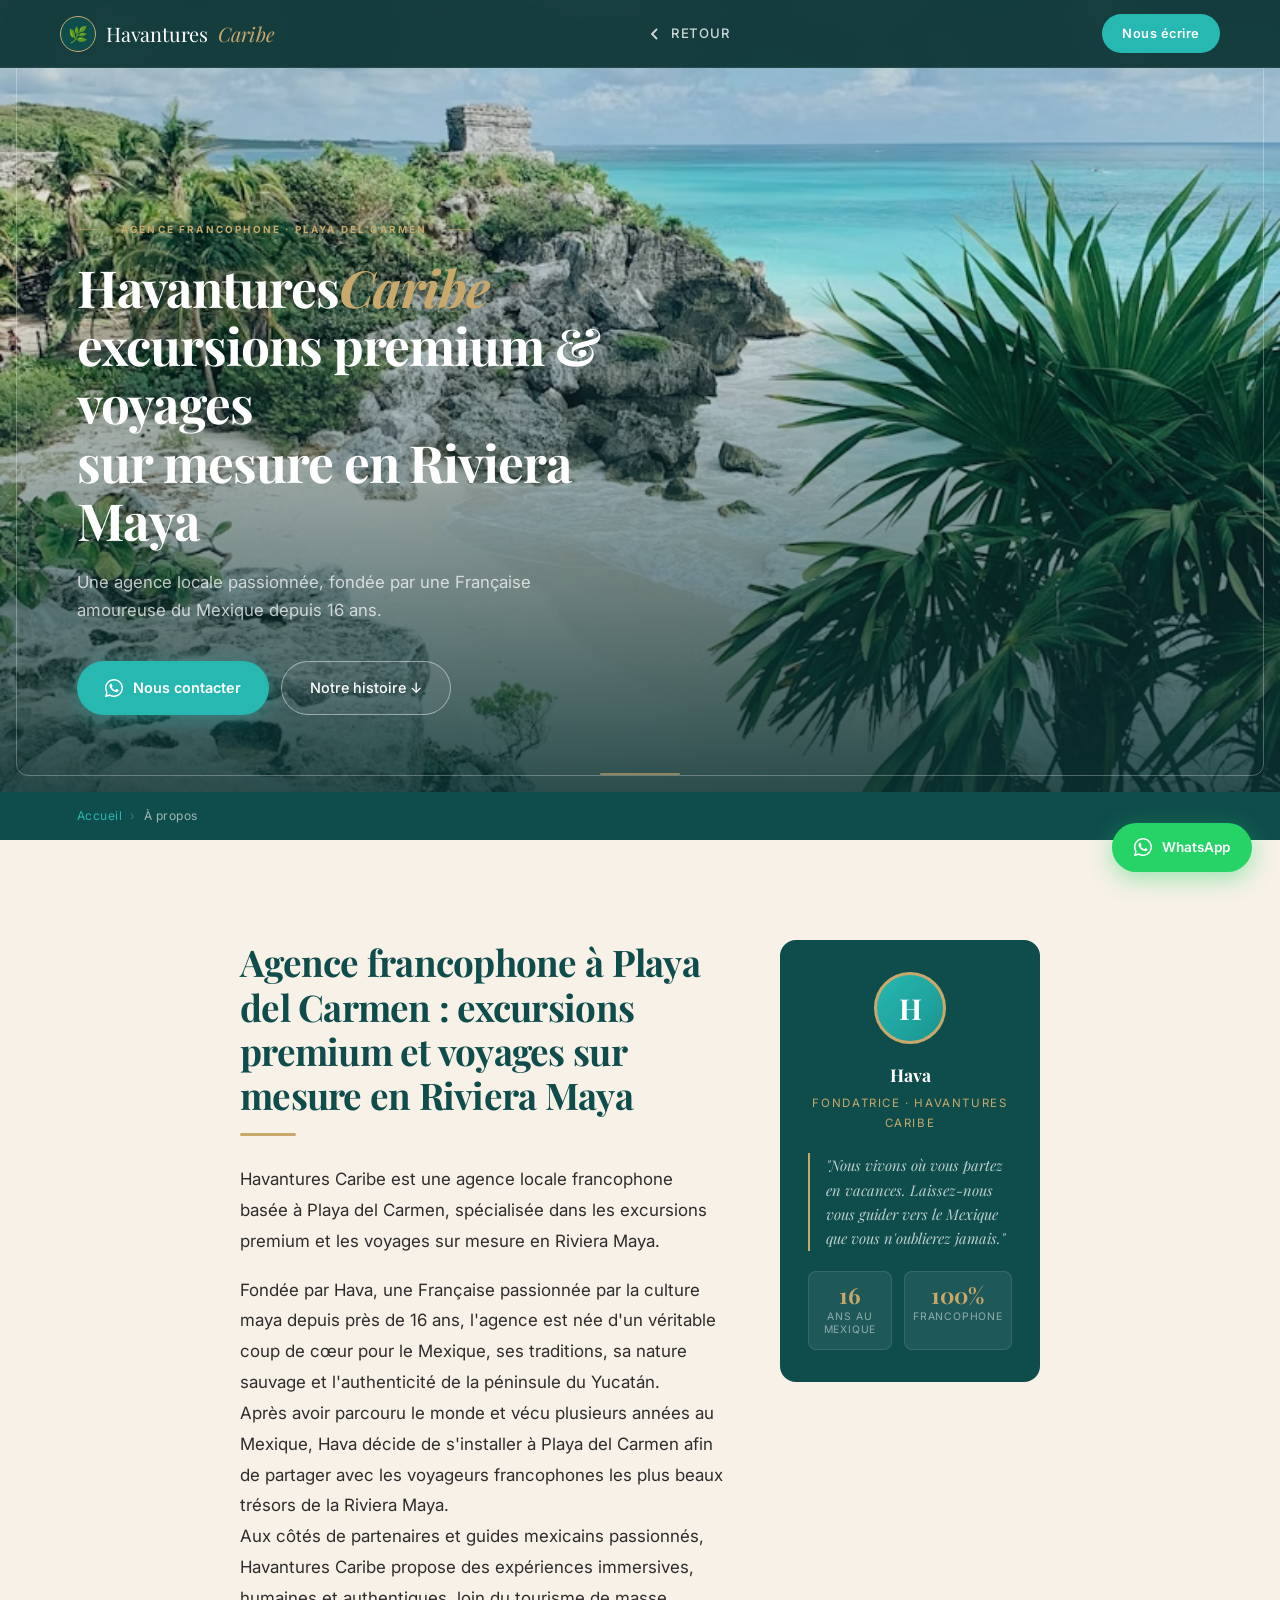
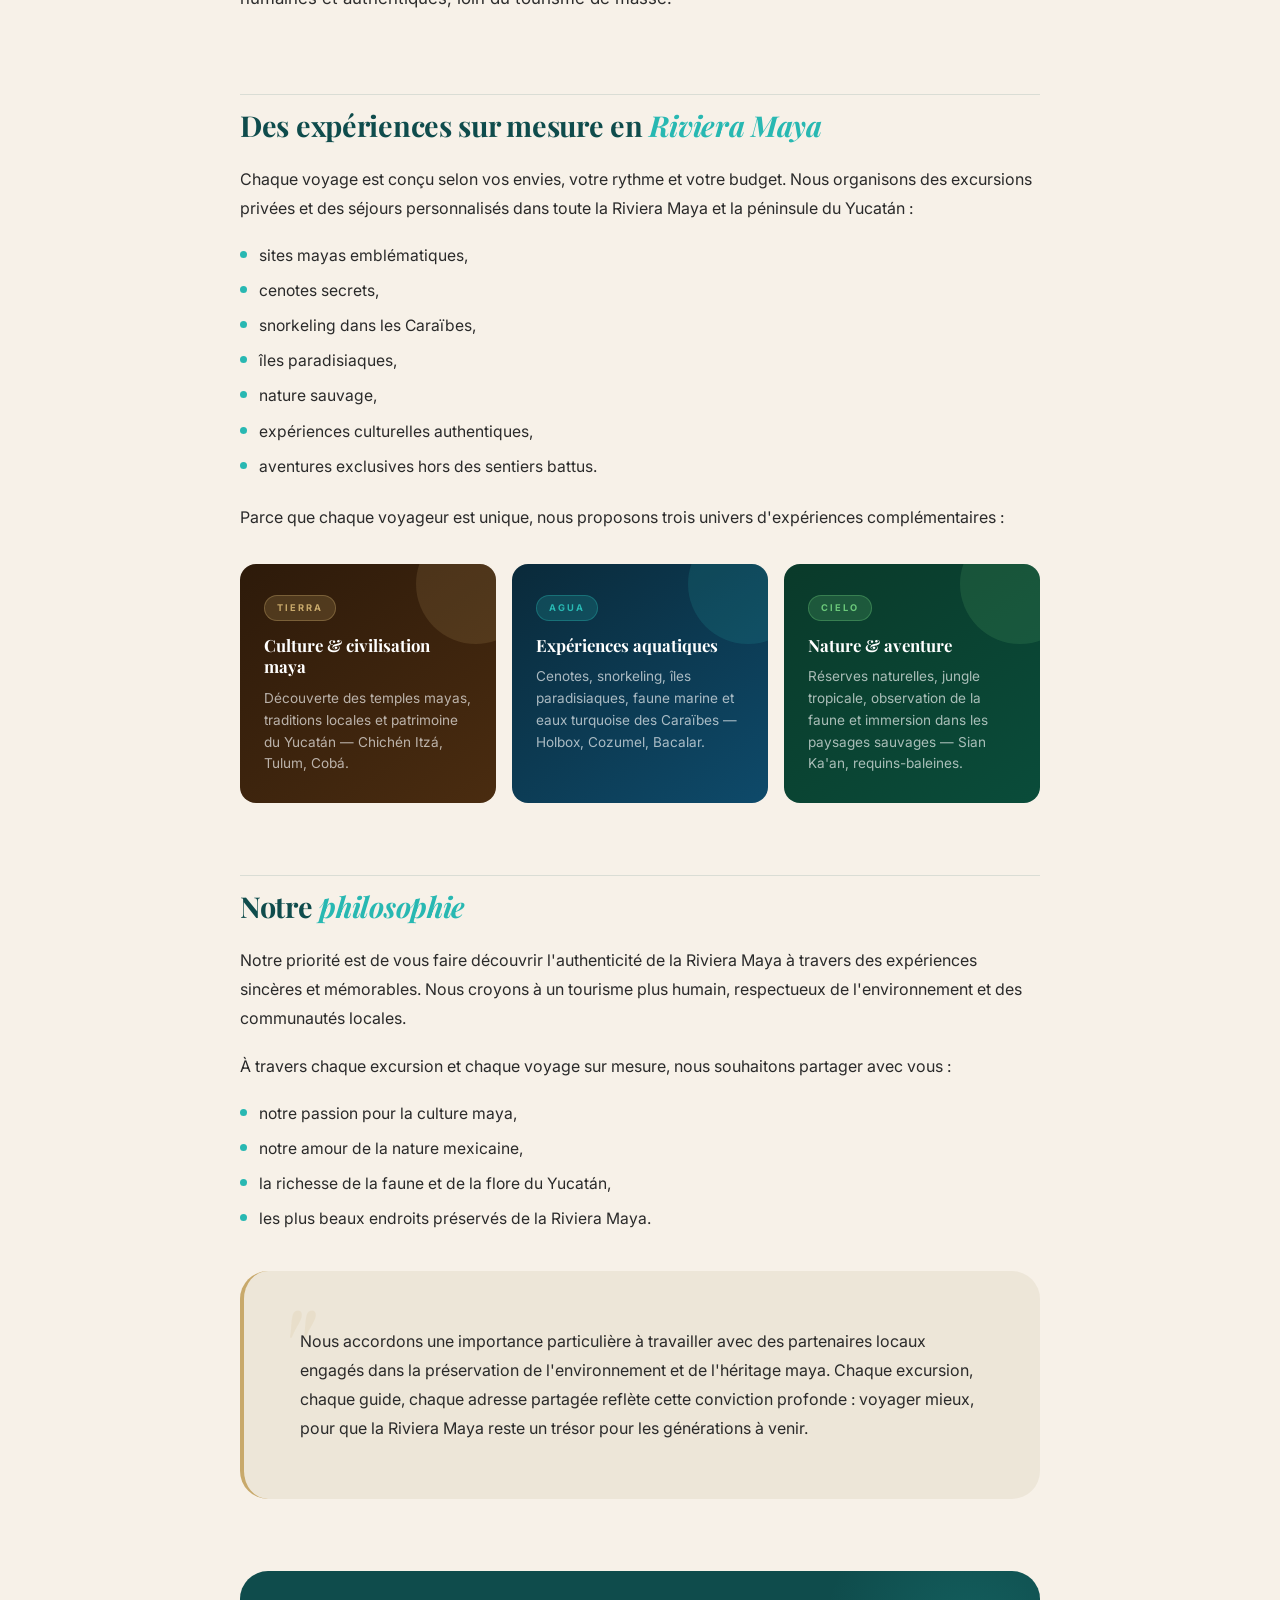
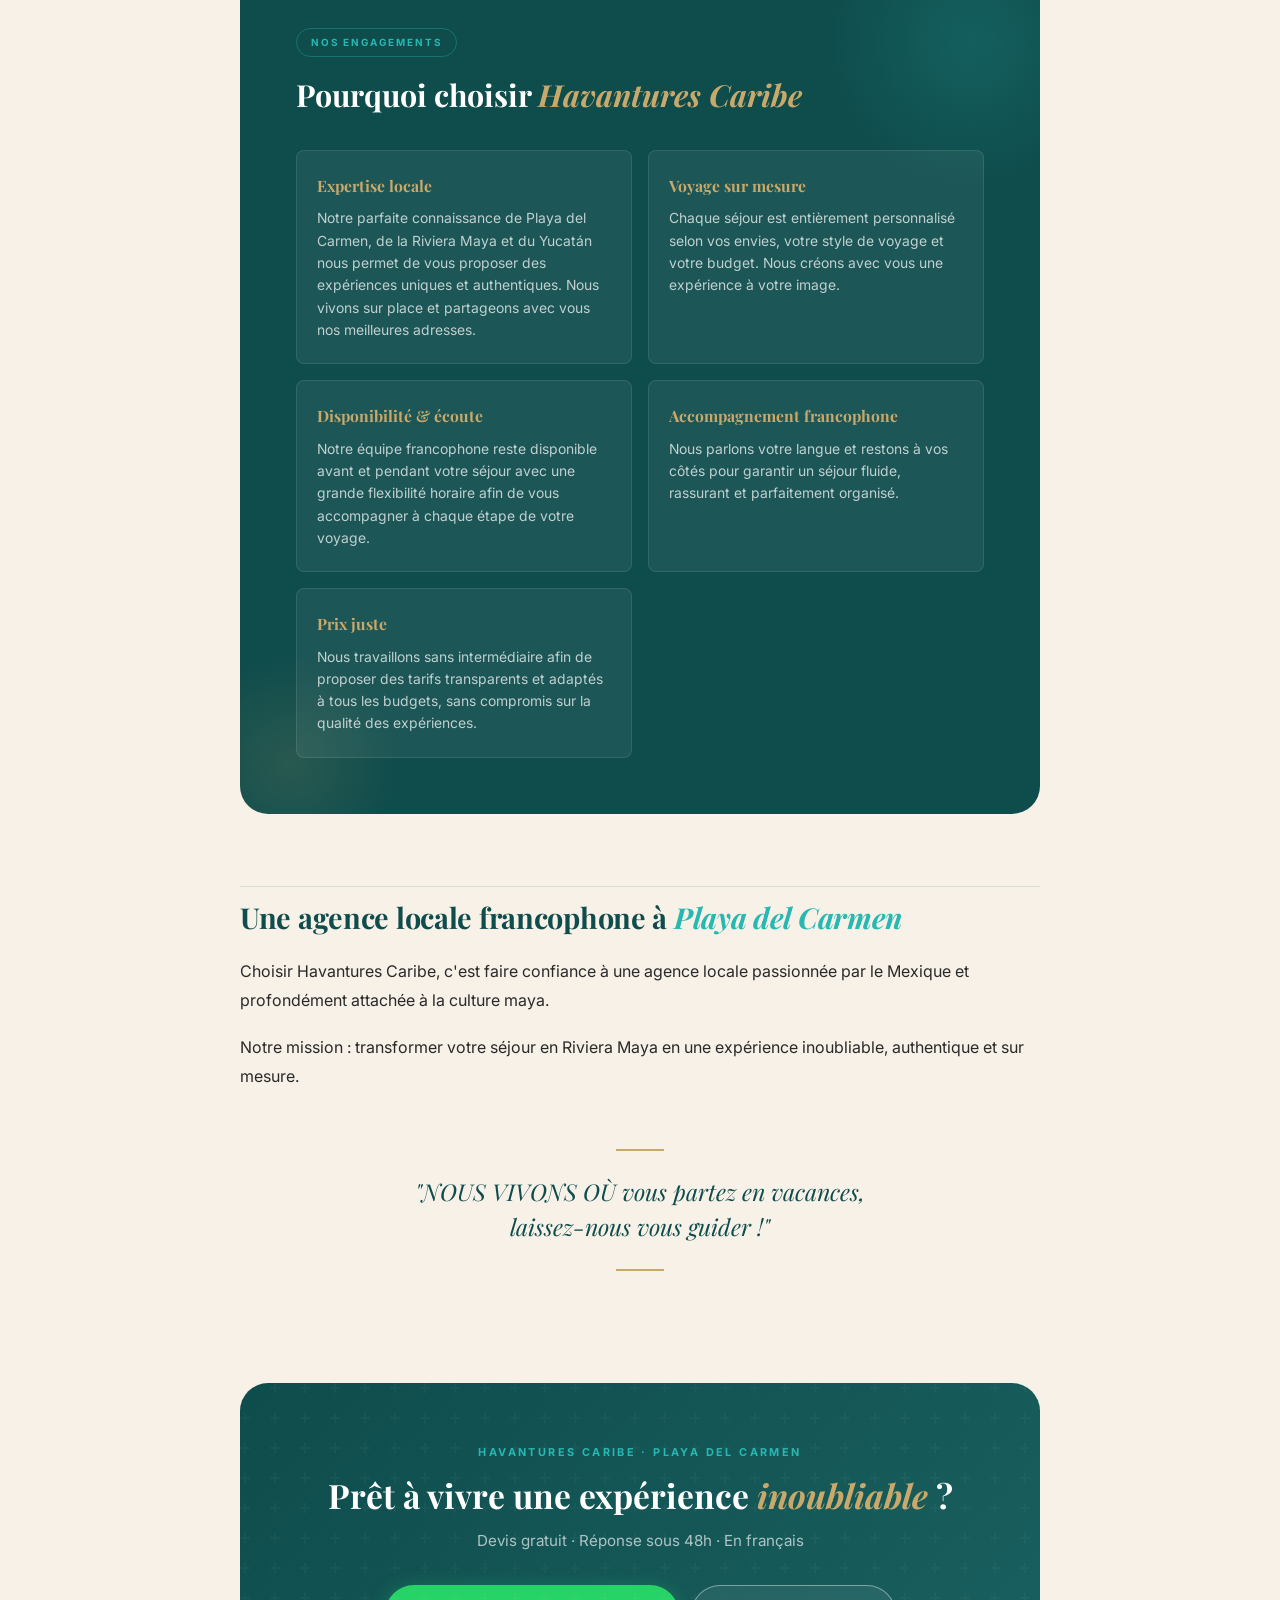
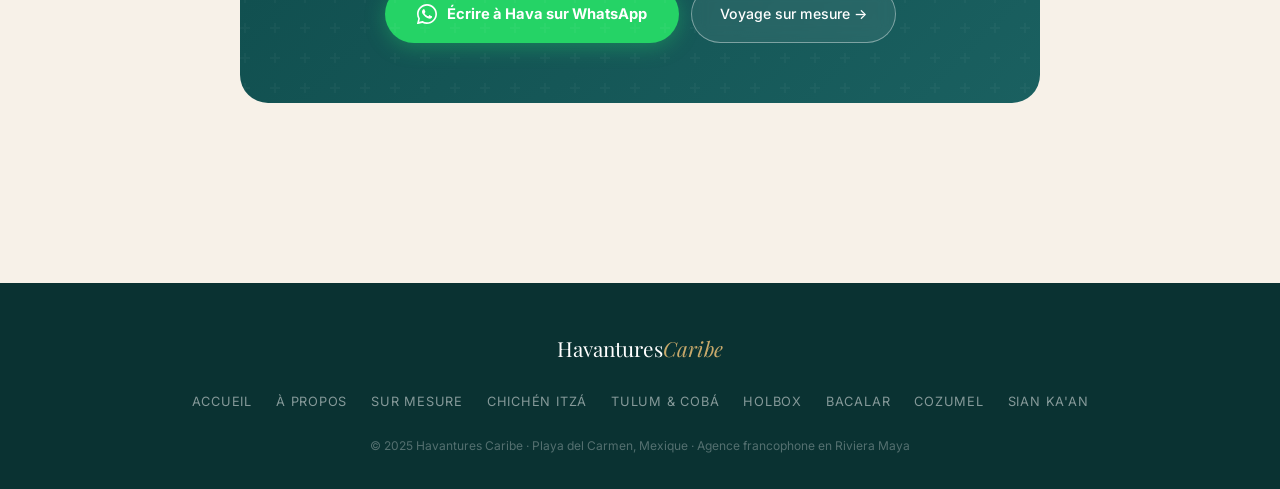
==== a-propos.html @ 44461d40 "Ajoute page A propos avec histoire de l agence et univers TIERRA/AGUA/CIELO - Nouvelle page a-propos" ====
<!DOCTYPE html>
<html lang="fr">
<head>
  <meta charset="UTF-8"/>
  <meta name="viewport" content="width=device-width, initial-scale=1.0"/>
  <title>Agence francophone à Playa del Carmen | Excursions Riviera Maya</title>
  <meta name="description" content="Découvrez Havantures Caribe, agence francophone basée à Playa del Carmen spécialisée dans les excursions premium et voyages sur mesure en Riviera Maya."/>
  <meta name="robots" content="index, follow"/>
  <link rel="canonical" href="https://hchc75.github.io/havntures/a-propos.html"/>

  <meta property="og:type" content="website"/>
  <meta property="og:title" content="Agence francophone à Playa del Carmen | Havantures Caribe"/>
  <meta property="og:description" content="Havantures Caribe, agence locale francophone à Playa del Carmen. Excursions premium et voyages sur mesure en Riviera Maya avec guides passionnés."/>
  <meta property="og:image" content="https://images.unsplash.com/photo-1559494007-9f5847c49d94?w=1200&q=80"/>

  <link rel="preconnect" href="https://fonts.googleapis.com"/>
  <link rel="preconnect" href="https://fonts.gstatic.com" crossorigin/>
  <link href="https://fonts.googleapis.com/css2?family=Playfair+Display:ital,wght@0,400;0,600;0,700;1,400;1,600&family=Inter:wght@300;400;500;600&display=swap" rel="stylesheet"/>

  <style>
    /* ── TOKENS ─────────────────────────────────────────── */
    :root {
      --cream: #F7F1E8;
      --cream-dark: #EDE6D8;
      --teal: #28B8B2;
      --teal-mid: #1a9490;
      --teal-dark: #0F4C4C;
      --teal-deeper: #0a3232;
      --gold: #C8A96B;
      --gold-light: #dfc08a;
      --ink: #111111;
      --white: #ffffff;
      --white-80: rgba(255,255,255,0.8);
      --white-20: rgba(255,255,255,0.2);
      --font-display: 'Playfair Display', Georgia, serif;
      --font-body: 'Inter', system-ui, sans-serif;
      --radius-sm: 8px;
      --radius-md: 16px;
      --radius-lg: 28px;
      --radius-full: 9999px;
      --shadow-md: 0 8px 32px rgba(17,17,17,0.12);
      --shadow-lg: 0 16px 56px rgba(17,17,17,0.16);
      --container: 880px;
    }

    *, *::before, *::after { box-sizing: border-box; margin: 0; padding: 0; }
    html { scroll-behavior: smooth; font-size: 16px; }
    body {
      font-family: var(--font-body);
      color: var(--ink);
      background: var(--cream);
      overflow-x: hidden;
      line-height: 1.7;
      -webkit-font-smoothing: antialiased;
    }
    a { text-decoration: none; color: inherit; }
    ul { list-style: none; }
    img { max-width: 100%; display: block; }

    /* ── SCROLL PROGRESS ─────────────────────────────────── */
    #scroll-progress {
      position: fixed; top: 0; left: 0;
      height: 3px; width: 0%;
      background: linear-gradient(90deg, var(--teal), var(--gold));
      z-index: 10000;
      transition: width 0.1s linear;
    }

    /* ── NAVBAR ──────────────────────────────────────────── */
    .nav {
      position: fixed; top: 0; left: 0; right: 0; z-index: 999;
      padding: 0 clamp(20px, 5vw, 60px);
      height: 68px;
      display: flex; align-items: center; justify-content: space-between;
      background: rgba(10,50,50,0.92);
      backdrop-filter: blur(16px);
      border-bottom: 1px solid rgba(255,255,255,0.08);
    }
    .nav-brand {
      display: flex; align-items: center; gap: 10px;
      font-family: var(--font-display);
      font-size: 1.25rem;
      color: var(--white);
      letter-spacing: -0.01em;
    }
    .nav-brand-logo {
      width: 36px; height: 36px;
      background: var(--teal-dark);
      border: 1.5px solid var(--gold);
      border-radius: 50%;
      display: flex; align-items: center; justify-content: center;
      font-size: 1rem;
    }
    .nav-brand span { color: var(--gold); font-style: italic; }
    .nav-back {
      display: flex; align-items: center; gap: 8px;
      color: var(--white-80);
      font-size: 0.82rem;
      letter-spacing: 0.06em;
      text-transform: uppercase;
      font-weight: 500;
      transition: color 0.2s;
    }
    .nav-back:hover { color: var(--gold); }
    .nav-back svg { width: 16px; height: 16px; }
    .nav-cta {
      display: inline-flex; align-items: center; gap: 8px;
      background: var(--teal);
      color: var(--white);
      font-size: 0.8rem;
      font-weight: 600;
      letter-spacing: 0.04em;
      padding: 9px 20px;
      border-radius: var(--radius-full);
      transition: background 0.2s, transform 0.2s;
    }
    .nav-cta:hover { background: var(--teal-mid); transform: translateY(-1px); }

    /* ── HERO ────────────────────────────────────────────── */
    .hero {
      position: relative;
      height: 88vh; min-height: 540px;
      display: flex; align-items: flex-end;
      overflow: hidden;
    }
    .hero-bg {
      position: absolute; inset: 0;
      background-image:
        linear-gradient(to bottom, rgba(10,50,50,0.2) 0%, rgba(10,50,50,0.08) 35%, rgba(10,50,50,0.85) 100%),
        url('img/tulum.avif');
      background-size: cover;
      background-position: center 25%;
      transform: scale(1.04);
      animation: heroZoom 18s ease-out forwards;
    }
    @keyframes heroZoom {
      from { transform: scale(1.04); }
      to   { transform: scale(1.00); }
    }
    .hero-frame {
      position: absolute; inset: 16px;
      border: 1.5px solid rgba(255,255,255,0.28);
      border-radius: 12px;
      pointer-events: none;
      z-index: 2;
    }
    /* Gold accent line at bottom of frame */
    .hero-frame::after {
      content: '';
      position: absolute;
      bottom: 0; left: 50%; transform: translateX(-50%);
      width: 80px; height: 2px;
      background: var(--gold);
      opacity: 0.6;
      border-radius: 1px;
    }
    .hero-content {
      position: relative; z-index: 3;
      padding: clamp(40px, 6vw, 80px) clamp(24px, 6vw, 80px);
      max-width: 760px;
      animation: heroFade 1s ease both;
    }
    @keyframes heroFade {
      from { opacity: 0; transform: translateY(24px); }
      to   { opacity: 1; transform: translateY(0); }
    }
    .hero-eyebrow {
      display: inline-flex; align-items: center; gap: 10px;
      font-size: 0.62rem;
      font-weight: 700;
      letter-spacing: 0.22em;
      text-transform: uppercase;
      color: var(--gold);
      margin-bottom: 20px;
    }
    .hero-eyebrow::before, .hero-eyebrow::after {
      content: '';
      width: 24px; height: 1px;
      background: var(--gold);
      opacity: 0.5;
    }
    .hero-title {
      font-family: var(--font-display);
      font-size: clamp(2rem, 5vw, 3.2rem);
      font-weight: 700;
      color: var(--white);
      line-height: 1.14;
      margin-bottom: 20px;
      letter-spacing: -0.02em;
    }
    .hero-title em { color: var(--gold); font-style: italic; }
    .hero-sub {
      font-size: clamp(0.9rem, 1.5vw, 1.05rem);
      color: rgba(255,255,255,0.72);
      max-width: 520px;
      margin-bottom: 36px;
      line-height: 1.65;
    }
    .hero-actions { display: flex; gap: 12px; flex-wrap: wrap; }
    .btn-primary-hero {
      display: inline-flex; align-items: center; gap: 10px;
      background: var(--teal);
      color: var(--white);
      font-size: 0.9rem;
      font-weight: 600;
      padding: 14px 28px;
      border-radius: var(--radius-full);
      transition: background 0.2s, transform 0.2s, box-shadow 0.2s;
      box-shadow: 0 4px 20px rgba(40,184,178,0.4);
    }
    .btn-primary-hero:hover { background: var(--teal-mid); transform: translateY(-2px); box-shadow: 0 8px 28px rgba(40,184,178,0.5); }
    .btn-outline-hero {
      display: inline-flex; align-items: center; gap: 10px;
      border: 1.5px solid rgba(255,255,255,0.45);
      color: var(--white);
      font-size: 0.9rem;
      font-weight: 500;
      padding: 14px 28px;
      border-radius: var(--radius-full);
      backdrop-filter: blur(8px);
      background: rgba(255,255,255,0.06);
      transition: background 0.2s, border-color 0.2s;
    }
    .btn-outline-hero:hover { background: rgba(255,255,255,0.13); border-color: rgba(255,255,255,0.7); }

    /* ── BREADCRUMB ──────────────────────────────────────── */
    .breadcrumb {
      background: var(--teal-dark);
      padding: 14px clamp(24px, 6vw, 80px);
      display: flex; align-items: center; gap: 8px;
      font-size: 0.75rem;
      color: rgba(255,255,255,0.6);
      letter-spacing: 0.04em;
    }
    .breadcrumb a { color: var(--teal); transition: color 0.2s; }
    .breadcrumb a:hover { color: var(--gold); }
    .breadcrumb-sep { opacity: 0.4; }

    /* ── ARTICLE LAYOUT ──────────────────────────────────── */
    .article-wrap {
      max-width: var(--container);
      margin: 0 auto;
      padding: clamp(60px, 8vw, 100px) clamp(24px, 5vw, 40px);
    }

    /* ── STORY INTRO ─────────────────────────────────────── */
    .story-intro {
      display: grid;
      grid-template-columns: 1fr 260px;
      gap: 56px;
      align-items: start;
      margin-bottom: 80px;
    }
    .story-text {}
    .article-h1 {
      font-family: var(--font-display);
      font-size: clamp(1.6rem, 3.5vw, 2.3rem);
      font-weight: 700;
      color: var(--teal-dark);
      line-height: 1.2;
      margin-bottom: 28px;
      letter-spacing: -0.02em;
    }
    .article-h1::after {
      content: '';
      display: block;
      width: 56px; height: 3px;
      background: var(--gold);
      border-radius: 2px;
      margin-top: 16px;
    }
    .article-lead {
      font-size: 1.06rem;
      line-height: 1.82;
      color: #2d2d2d;
      margin-bottom: 18px;
    }
    .article-lead + .article-lead { margin-bottom: 0; }

    /* Founder card */
    .founder-card {
      background: var(--teal-dark);
      border-radius: var(--radius-md);
      padding: 32px 28px;
      position: sticky;
      top: 88px;
      text-align: center;
    }
    .founder-avatar {
      width: 72px; height: 72px;
      background: linear-gradient(135deg, var(--teal) 0%, var(--teal-mid) 100%);
      border: 3px solid var(--gold);
      border-radius: 50%;
      margin: 0 auto 16px;
      display: flex; align-items: center; justify-content: center;
      font-family: var(--font-display);
      font-size: 1.8rem;
      color: var(--white);
      font-weight: 700;
    }
    .founder-name {
      font-family: var(--font-display);
      font-size: 1.1rem;
      font-weight: 700;
      color: var(--white);
      margin-bottom: 4px;
    }
    .founder-role {
      font-size: 0.72rem;
      letter-spacing: 0.14em;
      text-transform: uppercase;
      color: var(--gold);
      margin-bottom: 20px;
    }
    .founder-quote {
      font-family: var(--font-display);
      font-style: italic;
      font-size: 0.92rem;
      color: rgba(255,255,255,0.72);
      line-height: 1.65;
      border-left: 2px solid var(--gold);
      padding-left: 16px;
      text-align: left;
    }
    .founder-stat-row {
      display: flex; gap: 12px;
      margin-top: 20px;
    }
    .founder-stat {
      flex: 1;
      background: rgba(255,255,255,0.07);
      border: 1px solid rgba(255,255,255,0.1);
      border-radius: var(--radius-sm);
      padding: 12px 8px;
      text-align: center;
    }
    .founder-stat-num {
      font-family: var(--font-display);
      font-size: 1.4rem;
      font-weight: 700;
      color: var(--gold);
      line-height: 1;
      margin-bottom: 4px;
    }
    .founder-stat-label {
      font-size: 0.65rem;
      letter-spacing: 0.08em;
      text-transform: uppercase;
      color: rgba(255,255,255,0.5);
      line-height: 1.3;
    }

    /* ── SECTION BLOCK ───────────────────────────────────── */
    .article-section {
      margin-bottom: 72px;
      padding-top: 12px;
      border-top: 1px solid rgba(15,76,76,0.12);
    }
    .article-h2 {
      font-family: var(--font-display);
      font-size: clamp(1.3rem, 2.5vw, 1.8rem);
      font-weight: 700;
      color: var(--teal-dark);
      line-height: 1.25;
      margin-bottom: 22px;
      letter-spacing: -0.01em;
    }
    .article-h2 em { color: var(--teal); font-style: italic; }
    .article-p {
      font-size: 1rem;
      line-height: 1.82;
      color: #2a2a2a;
      margin-bottom: 18px;
    }
    .article-p:last-child { margin-bottom: 0; }

    /* ── LIST ────────────────────────────────────────────── */
    .article-list {
      margin: 20px 0 24px 0;
      display: flex; flex-direction: column; gap: 10px;
    }
    .article-list li {
      display: flex; align-items: flex-start; gap: 12px;
      font-size: 0.98rem;
      color: #2a2a2a;
      line-height: 1.6;
    }
    .article-list li::before {
      content: '';
      flex-shrink: 0;
      width: 7px; height: 7px;
      background: var(--teal);
      border-radius: 50%;
      margin-top: 8px;
    }

    /* ── UNIVERSE CARDS (TIERRA / AGUA / CIELO) ──────────── */
    .universe-grid {
      display: grid;
      grid-template-columns: repeat(3, 1fr);
      gap: 16px;
      margin: 32px 0 8px;
    }
    .universe-card {
      border-radius: var(--radius-md);
      padding: 28px 24px;
      position: relative;
      overflow: hidden;
      transition: transform 0.3s;
    }
    .universe-card:hover { transform: translateY(-4px); }
    .universe-card--tierra {
      background: linear-gradient(145deg, #2d1a0a 0%, #4a2c10 100%);
    }
    .universe-card--agua {
      background: linear-gradient(145deg, #0a2a3a 0%, #0e4a6a 100%);
    }
    .universe-card--cielo {
      background: linear-gradient(145deg, #0a3a2a 0%, #0a4c3a 100%);
    }
    .universe-card::before {
      content: '';
      position: absolute;
      top: -40px; right: -40px;
      width: 120px; height: 120px;
      border-radius: 50%;
      opacity: 0.15;
      pointer-events: none;
    }
    .universe-card--tierra::before { background: #C8A96B; }
    .universe-card--agua::before   { background: #28B8B2; }
    .universe-card--cielo::before  { background: #6bc87a; }
    .universe-tag {
      display: inline-block;
      font-size: 0.58rem;
      font-weight: 700;
      letter-spacing: 0.22em;
      text-transform: uppercase;
      padding: 4px 12px;
      border-radius: var(--radius-full);
      margin-bottom: 14px;
    }
    .universe-card--tierra .universe-tag { background: rgba(200,169,107,0.2); color: var(--gold); border: 1px solid rgba(200,169,107,0.35); }
    .universe-card--agua   .universe-tag { background: rgba(40,184,178,0.2);  color: var(--teal);  border: 1px solid rgba(40,184,178,0.35); }
    .universe-card--cielo  .universe-tag { background: rgba(107,200,122,0.2); color: #6bc87a;      border: 1px solid rgba(107,200,122,0.35); }
    .universe-title {
      font-family: var(--font-display);
      font-size: 1.05rem;
      font-weight: 700;
      color: var(--white);
      margin-bottom: 10px;
      line-height: 1.3;
    }
    .universe-desc {
      font-size: 0.85rem;
      color: rgba(255,255,255,0.65);
      line-height: 1.6;
    }

    /* ── PHILOSOPHY BLOCK ────────────────────────────────── */
    .philosophy-block {
      background: var(--cream-dark);
      border-radius: var(--radius-lg);
      padding: clamp(36px, 5vw, 56px);
      margin: 40px 0 0;
      position: relative;
      border-left: 4px solid var(--gold);
    }
    .philosophy-block::before {
      content: '"';
      font-family: var(--font-display);
      font-size: 8rem;
      line-height: 1;
      color: var(--gold);
      opacity: 0.12;
      position: absolute;
      top: 16px; left: 28px;
      pointer-events: none;
      font-style: italic;
    }
    .philosophy-block .article-p { position: relative; z-index: 1; }

    /* ── WHY BLOCK ───────────────────────────────────────── */
    .why-block {
      background: var(--teal-dark);
      border-radius: var(--radius-lg);
      padding: clamp(36px, 5vw, 56px);
      margin-bottom: 72px;
      position: relative;
      overflow: hidden;
    }
    .why-block::before {
      content: '';
      position: absolute;
      top: -80px; right: -80px;
      width: 300px; height: 300px;
      background: radial-gradient(circle, rgba(40,184,178,0.18) 0%, transparent 70%);
      pointer-events: none;
    }
    .why-block::after {
      content: '';
      position: absolute;
      bottom: -60px; left: -60px;
      width: 220px; height: 220px;
      background: radial-gradient(circle, rgba(200,169,107,0.14) 0%, transparent 70%);
      pointer-events: none;
    }
    .why-tag {
      display: inline-block;
      font-size: 0.62rem;
      font-weight: 700;
      letter-spacing: 0.2em;
      text-transform: uppercase;
      color: var(--teal);
      border: 1px solid rgba(40,184,178,0.35);
      padding: 5px 14px;
      border-radius: var(--radius-full);
      margin-bottom: 20px;
    }
    .why-title {
      font-family: var(--font-display);
      font-size: clamp(1.4rem, 2.8vw, 1.9rem);
      font-weight: 700;
      color: var(--white);
      line-height: 1.2;
      margin-bottom: 36px;
    }
    .why-title em { color: var(--gold); font-style: italic; }
    .why-grid {
      display: grid;
      grid-template-columns: repeat(auto-fit, minmax(240px, 1fr));
      gap: 16px;
      position: relative; z-index: 1;
    }
    .why-item {
      background: rgba(255,255,255,0.06);
      border: 1px solid rgba(255,255,255,0.1);
      border-radius: var(--radius-sm);
      padding: 22px 20px;
      transition: background 0.2s, border-color 0.2s;
    }
    .why-item:hover { background: rgba(255,255,255,0.1); border-color: rgba(40,184,178,0.4); }
    .why-item-title {
      font-family: var(--font-display);
      font-size: 0.98rem;
      font-weight: 700;
      color: var(--gold);
      margin-bottom: 8px;
    }
    .why-item-desc {
      font-size: 0.87rem;
      color: rgba(255,255,255,0.72);
      line-height: 1.6;
    }

    /* ── CLOSING SECTION ─────────────────────────────────── */
    .closing-section {
      margin-bottom: 72px;
    }
    .closing-quote {
      font-family: var(--font-display);
      font-style: italic;
      font-size: clamp(1.1rem, 2.5vw, 1.45rem);
      color: var(--teal-dark);
      line-height: 1.5;
      text-align: center;
      padding: 40px 0;
      position: relative;
    }
    .closing-quote::before, .closing-quote::after {
      content: '';
      display: block;
      width: 48px; height: 2px;
      background: var(--gold);
      margin: 0 auto;
    }
    .closing-quote::before { margin-bottom: 24px; }
    .closing-quote::after  { margin-top: 24px; }

    /* ── CTA STRIP ───────────────────────────────────────── */
    .cta-strip {
      background: linear-gradient(135deg, var(--teal-dark) 0%, #1a6060 100%);
      border-radius: var(--radius-lg);
      padding: clamp(40px, 5vw, 60px);
      text-align: center;
      margin-bottom: 80px;
      position: relative;
      overflow: hidden;
    }
    .cta-strip::before {
      content: '';
      position: absolute; inset: 0;
      background: url("data:image/svg+xml,%3Csvg width='60' height='60' viewBox='0 0 60 60' xmlns='http://www.w3.org/2000/svg'%3E%3Cg fill='none' fill-rule='evenodd'%3E%3Cg fill='%23ffffff' fill-opacity='0.03'%3E%3Cpath d='M36 34v-4h-2v4h-4v2h4v4h2v-4h4v-2h-4zm0-30V0h-2v4h-4v2h4v4h2V6h4V4h-4zM6 34v-4H4v4H0v2h4v4h2v-4h4v-2H6zM6 4V0H4v4H0v2h4v4h2V6h4V4H6z'/%3E%3C/g%3E%3C/g%3E%3C/svg%3E");
    }
    .cta-strip-label {
      font-size: 0.68rem;
      font-weight: 700;
      letter-spacing: 0.22em;
      text-transform: uppercase;
      color: var(--teal);
      margin-bottom: 14px;
      display: block;
    }
    .cta-strip-title {
      font-family: var(--font-display);
      font-size: clamp(1.5rem, 3vw, 2.1rem);
      font-weight: 700;
      color: var(--white);
      margin-bottom: 12px;
      line-height: 1.2;
    }
    .cta-strip-title em { color: var(--gold); font-style: italic; }
    .cta-strip-sub {
      color: rgba(255,255,255,0.65);
      font-size: 0.95rem;
      margin-bottom: 32px;
    }
    .cta-strip-actions { display: flex; gap: 12px; justify-content: center; flex-wrap: wrap; }
    .btn-wa {
      display: inline-flex; align-items: center; gap: 10px;
      background: #25D366;
      color: var(--white);
      font-size: 0.92rem;
      font-weight: 700;
      padding: 16px 32px;
      border-radius: var(--radius-full);
      transition: background 0.2s, transform 0.2s, box-shadow 0.2s;
      box-shadow: 0 4px 20px rgba(37,211,102,0.35);
    }
    .btn-wa:hover { background: #1fb954; transform: translateY(-2px); box-shadow: 0 8px 30px rgba(37,211,102,0.45); }
    .btn-wa svg { width: 20px; height: 20px; }
    .btn-email {
      display: inline-flex; align-items: center; gap: 10px;
      border: 1.5px solid rgba(255,255,255,0.4);
      color: var(--white);
      font-size: 0.88rem;
      font-weight: 500;
      padding: 16px 28px;
      border-radius: var(--radius-full);
      background: rgba(255,255,255,0.07);
      backdrop-filter: blur(8px);
      transition: background 0.2s, border-color 0.2s;
    }
    .btn-email:hover { background: rgba(255,255,255,0.13); border-color: rgba(255,255,255,0.7); }

    /* ── STICKY CTA ──────────────────────────────────────── */
    .sticky-cta {
      position: fixed; bottom: 28px; right: 28px;
      z-index: 998;
      display: flex; align-items: center; gap: 10px;
      background: #25D366;
      color: var(--white);
      font-size: 0.85rem;
      font-weight: 600;
      padding: 13px 22px;
      border-radius: var(--radius-full);
      box-shadow: 0 6px 24px rgba(37,211,102,0.45);
      transition: transform 0.2s, box-shadow 0.2s;
    }
    .sticky-cta:hover { transform: translateY(-3px) scale(1.02); box-shadow: 0 10px 32px rgba(37,211,102,0.55); }
    .sticky-cta svg { width: 18px; height: 18px; }

    /* ── FOOTER ──────────────────────────────────────────── */
    .footer {
      background: var(--teal-deeper);
      color: rgba(255,255,255,0.6);
      padding: 48px clamp(24px, 6vw, 80px) 32px;
      display: flex; flex-direction: column;
      align-items: center; gap: 24px;
      text-align: center;
    }
    .footer-brand {
      font-family: var(--font-display);
      font-size: 1.3rem;
      color: var(--white);
    }
    .footer-brand span { color: var(--gold); font-style: italic; }
    .footer-links {
      display: flex; flex-wrap: wrap; gap: 24px; justify-content: center;
    }
    .footer-links a {
      font-size: 0.8rem;
      letter-spacing: 0.06em;
      text-transform: uppercase;
      color: rgba(255,255,255,0.5);
      transition: color 0.2s;
    }
    .footer-links a:hover { color: var(--gold); }
    .footer-copy {
      font-size: 0.75rem;
      color: rgba(255,255,255,0.3);
    }

    /* ── RESPONSIVE ──────────────────────────────────────── */
    @media (max-width: 768px) {
      .story-intro {
        grid-template-columns: 1fr;
        gap: 40px;
      }
      .founder-card { position: static; }
      .universe-grid { grid-template-columns: 1fr; }
      .why-grid { grid-template-columns: 1fr; }
    }
    @media (max-width: 600px) {
      .nav-back span { display: none; }
      .hero-actions { flex-direction: column; }
      .btn-primary-hero, .btn-outline-hero { justify-content: center; }
      .cta-strip-actions { flex-direction: column; align-items: center; }
      .sticky-cta span { display: none; }
      .sticky-cta { padding: 14px; border-radius: 50%; }
    }
  </style>
</head>
<body>

  <div id="scroll-progress"></div>

  <!-- NAVBAR -->
  <nav class="nav" aria-label="Navigation principale">
    <a href="index.html" class="nav-brand">
      <div class="nav-brand-logo">🌿</div>
      Havantures<span>Caribe</span>
    </a>
    <a href="index.html" class="nav-back" aria-label="Retour à l'accueil">
      <svg viewBox="0 0 16 16" fill="none" stroke="currentColor" stroke-width="1.8">
        <path d="M10 3L5 8l5 5"/>
      </svg>
      <span>Retour</span>
    </a>
    <a href="https://wa.me/524491234567?text=Bonjour%20Havantures%20Caribe%20%2C%20j%27aimerais%20en%20savoir%20plus%20sur%20vos%20excursions%20!"
       class="nav-cta" target="_blank" rel="noopener noreferrer">
      Nous écrire
    </a>
  </nav>

  <!-- HERO -->
  <header class="hero" aria-label="Havantures Caribe, agence francophone à Playa del Carmen">
    <div class="hero-bg" aria-hidden="true"></div>
    <div class="hero-frame" aria-hidden="true"></div>
    <div class="hero-content">
      <div class="hero-eyebrow">
        <span></span>
        Agence francophone · Playa del Carmen
        <span></span>
      </div>
      <h1 class="hero-title">
        Havantures<em>Caribe</em><br>
        excursions premium &amp; voyages<br>
        sur mesure en Riviera Maya
      </h1>
      <p class="hero-sub">Une agence locale passionnée, fondée par une Française amoureuse du Mexique depuis 16 ans.</p>
      <div class="hero-actions">
        <a href="https://wa.me/524491234567?text=Bonjour%20Havantures%20Caribe%20%2C%20j%27aimerais%20en%20savoir%20plus%20!"
           class="btn-primary-hero" target="_blank" rel="noopener noreferrer">
          <svg width="18" height="18" viewBox="0 0 24 24" fill="currentColor"><path d="M17.472 14.382c-.297-.149-1.758-.867-2.03-.967-.273-.099-.471-.148-.67.15-.197.297-.767.966-.94 1.164-.173.199-.347.223-.644.075-.297-.15-1.255-.463-2.39-1.475-.883-.788-1.48-1.761-1.653-2.059-.173-.297-.018-.458.13-.606.134-.133.298-.347.446-.52.149-.174.198-.298.298-.497.099-.198.05-.371-.025-.52-.075-.149-.669-1.612-.916-2.207-.242-.579-.487-.5-.669-.51-.173-.008-.371-.01-.57-.01-.198 0-.52.074-.792.372-.272.297-1.04 1.016-1.04 2.479 0 1.462 1.065 2.875 1.213 3.074.149.198 2.096 3.2 5.077 4.487.709.306 1.262.489 1.694.625.712.227 1.36.195 1.871.118.571-.085 1.758-.719 2.006-1.413.248-.694.248-1.289.173-1.413-.074-.124-.272-.198-.57-.347z"/><path d="M12 0C5.373 0 0 5.373 0 12c0 2.118.549 4.106 1.508 5.83L.057 23.5a.5.5 0 00.613.612l5.748-1.435A11.94 11.94 0 0012 24c6.627 0 12-5.373 12-12S18.627 0 12 0zm0 22a9.95 9.95 0 01-5.193-1.456l-.372-.22-3.853.962.972-3.77-.242-.386A9.96 9.96 0 012 12C2 6.477 6.477 2 12 2s10 4.477 10 10-4.477 10-10 10z"/></svg>
          Nous contacter
        </a>
        <a href="#notre-histoire" class="btn-outline-hero">
          Notre histoire ↓
        </a>
      </div>
    </div>
  </header>

  <!-- BREADCRUMB -->
  <nav class="breadcrumb" aria-label="Fil d'Ariane">
    <a href="index.html">Accueil</a>
    <span class="breadcrumb-sep">›</span>
    <span>À propos</span>
  </nav>

  <!-- MAIN CONTENT -->
  <main id="notre-histoire" class="article-wrap">

    <!-- H1 + STORY INTRO -->
    <section aria-labelledby="titre-principal">
      <div class="story-intro">

        <div class="story-text">
          <h2 id="titre-principal" class="article-h1">
            Agence francophone à Playa del Carmen : excursions premium et voyages sur mesure en Riviera Maya
          </h2>
          <p class="article-lead">
            Havantures Caribe est une agence locale francophone basée à Playa del Carmen, spécialisée dans les excursions premium et les voyages sur mesure en Riviera Maya.
          </p>
          <p class="article-lead">
            Fondée par Hava, une Française passionnée par la culture maya depuis près de 16 ans, l'agence est née d'un véritable coup de cœur pour le Mexique, ses traditions, sa nature sauvage et l'authenticité de la péninsule du Yucatán.
          </p>
          <p class="article-lead">
            Après avoir parcouru le monde et vécu plusieurs années au Mexique, Hava décide de s'installer à Playa del Carmen afin de partager avec les voyageurs francophones les plus beaux trésors de la Riviera Maya.
          </p>
          <p class="article-lead">
            Aux côtés de partenaires et guides mexicains passionnés, Havantures Caribe propose des expériences immersives, humaines et authentiques, loin du tourisme de masse.
          </p>
        </div>

        <!-- Founder sidebar card -->
        <aside class="founder-card" aria-label="Fondatrice">
          <div class="founder-avatar" aria-hidden="true">H</div>
          <p class="founder-name">Hava</p>
          <p class="founder-role">Fondatrice · Havantures Caribe</p>
          <blockquote class="founder-quote">
            "Nous vivons où vous partez en vacances. Laissez-nous vous guider vers le Mexique que vous n'oublierez jamais."
          </blockquote>
          <div class="founder-stat-row">
            <div class="founder-stat">
              <p class="founder-stat-num">16</p>
              <p class="founder-stat-label">ans au Mexique</p>
            </div>
            <div class="founder-stat">
              <p class="founder-stat-num">100%</p>
              <p class="founder-stat-label">francophone</p>
            </div>
          </div>
        </aside>

      </div>
    </section>

    <!-- H2 — EXPERIENCES SUR MESURE -->
    <section class="article-section" aria-labelledby="section-experiences">
      <h2 id="section-experiences" class="article-h2">
        Des expériences sur mesure en <em>Riviera Maya</em>
      </h2>
      <p class="article-p">
        Chaque voyage est conçu selon vos envies, votre rythme et votre budget. Nous organisons des excursions privées et des séjours personnalisés dans toute la Riviera Maya et la péninsule du Yucatán :
      </p>
      <ul class="article-list" role="list">
        <li>sites mayas emblématiques,</li>
        <li>cenotes secrets,</li>
        <li>snorkeling dans les Caraïbes,</li>
        <li>îles paradisiaques,</li>
        <li>nature sauvage,</li>
        <li>expériences culturelles authentiques,</li>
        <li>aventures exclusives hors des sentiers battus.</li>
      </ul>
      <p class="article-p">
        Parce que chaque voyageur est unique, nous proposons trois univers d'expériences complémentaires :
      </p>

      <!-- 3 Universe cards -->
      <div class="universe-grid" role="list">

        <article class="universe-card universe-card--tierra" role="listitem">
          <span class="universe-tag">TIERRA</span>
          <h3 class="universe-title">Culture &amp; civilisation maya</h3>
          <p class="universe-desc">Découverte des temples mayas, traditions locales et patrimoine du Yucatán — Chichén Itzá, Tulum, Cobá.</p>
        </article>

        <article class="universe-card universe-card--agua" role="listitem">
          <span class="universe-tag">AGUA</span>
          <h3 class="universe-title">Expériences aquatiques</h3>
          <p class="universe-desc">Cenotes, snorkeling, îles paradisiaques, faune marine et eaux turquoise des Caraïbes — Holbox, Cozumel, Bacalar.</p>
        </article>

        <article class="universe-card universe-card--cielo" role="listitem">
          <span class="universe-tag">CIELO</span>
          <h3 class="universe-title">Nature &amp; aventure</h3>
          <p class="universe-desc">Réserves naturelles, jungle tropicale, observation de la faune et immersion dans les paysages sauvages — Sian Ka'an, requins-baleines.</p>
        </article>

      </div>
    </section>

    <!-- H2 — PHILOSOPHIE -->
    <section class="article-section" aria-labelledby="section-philosophie">
      <h2 id="section-philosophie" class="article-h2">
        Notre <em>philosophie</em>
      </h2>
      <p class="article-p">
        Notre priorité est de vous faire découvrir l'authenticité de la Riviera Maya à travers des expériences sincères et mémorables. Nous croyons à un tourisme plus humain, respectueux de l'environnement et des communautés locales.
      </p>
      <p class="article-p">
        À travers chaque excursion et chaque voyage sur mesure, nous souhaitons partager avec vous :
      </p>
      <ul class="article-list" role="list">
        <li>notre passion pour la culture maya,</li>
        <li>notre amour de la nature mexicaine,</li>
        <li>la richesse de la faune et de la flore du Yucatán,</li>
        <li>les plus beaux endroits préservés de la Riviera Maya.</li>
      </ul>

      <div class="philosophy-block">
        <p class="article-p">
          Nous accordons une importance particulière à travailler avec des partenaires locaux engagés dans la préservation de l'environnement et de l'héritage maya. Chaque excursion, chaque guide, chaque adresse partagée reflète cette conviction profonde : voyager mieux, pour que la Riviera Maya reste un trésor pour les générations à venir.
        </p>
      </div>
    </section>

    <!-- H2 — POURQUOI CHOISIR -->
    <div class="why-block" role="region" aria-labelledby="section-pourquoi">
      <span class="why-tag">Nos engagements</span>
      <h2 id="section-pourquoi" class="why-title">
        Pourquoi choisir <em>Havantures Caribe</em>
      </h2>
      <div class="why-grid" role="list">

        <div class="why-item" role="listitem">
          <p class="why-item-title">Expertise locale</p>
          <p class="why-item-desc">Notre parfaite connaissance de Playa del Carmen, de la Riviera Maya et du Yucatán nous permet de vous proposer des expériences uniques et authentiques. Nous vivons sur place et partageons avec vous nos meilleures adresses.</p>
        </div>

        <div class="why-item" role="listitem">
          <p class="why-item-title">Voyage sur mesure</p>
          <p class="why-item-desc">Chaque séjour est entièrement personnalisé selon vos envies, votre style de voyage et votre budget. Nous créons avec vous une expérience à votre image.</p>
        </div>

        <div class="why-item" role="listitem">
          <p class="why-item-title">Disponibilité &amp; écoute</p>
          <p class="why-item-desc">Notre équipe francophone reste disponible avant et pendant votre séjour avec une grande flexibilité horaire afin de vous accompagner à chaque étape de votre voyage.</p>
        </div>

        <div class="why-item" role="listitem">
          <p class="why-item-title">Accompagnement francophone</p>
          <p class="why-item-desc">Nous parlons votre langue et restons à vos côtés pour garantir un séjour fluide, rassurant et parfaitement organisé.</p>
        </div>

        <div class="why-item" role="listitem">
          <p class="why-item-title">Prix juste</p>
          <p class="why-item-desc">Nous travaillons sans intermédiaire afin de proposer des tarifs transparents et adaptés à tous les budgets, sans compromis sur la qualité des expériences.</p>
        </div>

      </div>
    </div>

    <!-- H2 — AGENCE LOCALE + CLOSING QUOTE -->
    <section class="article-section closing-section" aria-labelledby="section-agence">
      <h2 id="section-agence" class="article-h2">
        Une agence locale francophone à <em>Playa del Carmen</em>
      </h2>
      <p class="article-p">
        Choisir Havantures Caribe, c'est faire confiance à une agence locale passionnée par le Mexique et profondément attachée à la culture maya.
      </p>
      <p class="article-p">
        Notre mission : transformer votre séjour en Riviera Maya en une expérience inoubliable, authentique et sur mesure.
      </p>

      <blockquote class="closing-quote">
        "NOUS VIVONS OÙ vous partez en vacances,<br>laissez-nous vous guider&nbsp;!"
      </blockquote>
    </section>

    <!-- CTA STRIP -->
    <div class="cta-strip" role="region" aria-label="Nous contacter">
      <span class="cta-strip-label">Havantures Caribe · Playa del Carmen</span>
      <h2 class="cta-strip-title">
        Prêt à vivre une expérience <em>inoubliable</em>&nbsp;?
      </h2>
      <p class="cta-strip-sub">Devis gratuit · Réponse sous 48h · En français</p>
      <div class="cta-strip-actions">
        <a href="https://wa.me/524491234567?text=Bonjour%20Hava%20%2C%20j%27aimerais%20organiser%20un%20voyage%20en%20Riviera%20Maya%20!"
           class="btn-wa" target="_blank" rel="noopener noreferrer">
          <svg viewBox="0 0 24 24" fill="currentColor"><path d="M17.472 14.382c-.297-.149-1.758-.867-2.03-.967-.273-.099-.471-.148-.67.15-.197.297-.767.966-.94 1.164-.173.199-.347.223-.644.075-.297-.15-1.255-.463-2.39-1.475-.883-.788-1.48-1.761-1.653-2.059-.173-.297-.018-.458.13-.606.134-.133.298-.347.446-.52.149-.174.198-.298.298-.497.099-.198.05-.371-.025-.52-.075-.149-.669-1.612-.916-2.207-.242-.579-.487-.5-.669-.51-.173-.008-.371-.01-.57-.01-.198 0-.52.074-.792.372-.272.297-1.04 1.016-1.04 2.479 0 1.462 1.065 2.875 1.213 3.074.149.198 2.096 3.2 5.077 4.487.709.306 1.262.489 1.694.625.712.227 1.36.195 1.871.118.571-.085 1.758-.719 2.006-1.413.248-.694.248-1.289.173-1.413-.074-.124-.272-.198-.57-.347z"/><path d="M12 0C5.373 0 0 5.373 0 12c0 2.118.549 4.106 1.508 5.83L.057 23.5a.5.5 0 00.613.612l5.748-1.435A11.94 11.94 0 0012 24c6.627 0 12-5.373 12-12S18.627 0 12 0zm0 22a9.95 9.95 0 01-5.193-1.456l-.372-.22-3.853.962.972-3.77-.242-.386A9.96 9.96 0 012 12C2 6.477 6.477 2 12 2s10 4.477 10 10-4.477 10-10 10z"/></svg>
          Écrire à Hava sur WhatsApp
        </a>
        <a href="voyage-sur-mesure.html" class="btn-email">
          Voyage sur mesure →
        </a>
      </div>
    </div>

  </main>

  <!-- FOOTER -->
  <footer class="footer" role="contentinfo">
    <p class="footer-brand">Havantures<span>Caribe</span></p>
    <nav class="footer-links" aria-label="Liens du pied de page">
      <a href="index.html">Accueil</a>
      <a href="a-propos.html">À propos</a>
      <a href="voyage-sur-mesure.html">Sur mesure</a>
      <a href="chichen-itza.html">Chichén Itzá</a>
      <a href="tulum-coba.html">Tulum &amp; Cobá</a>
      <a href="holbox.html">Holbox</a>
      <a href="bacalar.html">Bacalar</a>
      <a href="cozumel.html">Cozumel</a>
      <a href="sian-kaan.html">Sian Ka'an</a>
    </nav>
    <p class="footer-copy">© 2025 Havantures Caribe · Playa del Carmen, Mexique · Agence francophone en Riviera Maya</p>
  </footer>

  <!-- STICKY WHATSAPP BUBBLE -->
  <a href="https://wa.me/524491234567?text=Bonjour%20Hava%20%2C%20j%27aimerais%20en%20savoir%20plus%20sur%20vos%20excursions%20!"
     class="sticky-cta" target="_blank" rel="noopener noreferrer" aria-label="Nous écrire sur WhatsApp">
    <svg viewBox="0 0 24 24" fill="currentColor">
      <path d="M17.472 14.382c-.297-.149-1.758-.867-2.03-.967-.273-.099-.471-.148-.67.15-.197.297-.767.966-.94 1.164-.173.199-.347.223-.644.075-.297-.15-1.255-.463-2.39-1.475-.883-.788-1.48-1.761-1.653-2.059-.173-.297-.018-.458.13-.606.134-.133.298-.347.446-.52.149-.174.198-.298.298-.497.099-.198.05-.371-.025-.52-.075-.149-.669-1.612-.916-2.207-.242-.579-.487-.5-.669-.51-.173-.008-.371-.01-.57-.01-.198 0-.52.074-.792.372-.272.297-1.04 1.016-1.04 2.479 0 1.462 1.065 2.875 1.213 3.074.149.198 2.096 3.2 5.077 4.487.709.306 1.262.489 1.694.625.712.227 1.36.195 1.871.118.571-.085 1.758-.719 2.006-1.413.248-.694.248-1.289.173-1.413-.074-.124-.272-.198-.57-.347z"/>
      <path d="M12 0C5.373 0 0 5.373 0 12c0 2.118.549 4.106 1.508 5.83L.057 23.5a.5.5 0 00.613.612l5.748-1.435A11.94 11.94 0 0012 24c6.627 0 12-5.373 12-12S18.627 0 12 0zm0 22a9.95 9.95 0 01-5.193-1.456l-.372-.22-3.853.962.972-3.77-.242-.386A9.96 9.96 0 012 12C2 6.477 6.477 2 12 2s10 4.477 10 10-4.477 10-10 10z"/>
    </svg>
    <span>WhatsApp</span>
  </a>

  <script>
    // Scroll progress bar
    const bar = document.getElementById('scroll-progress');
    window.addEventListener('scroll', () => {
      const max = document.documentElement.scrollHeight - window.innerHeight;
      bar.style.width = (window.scrollY / max * 100) + '%';
    }, { passive: true });
  </script>

</body>
</html>
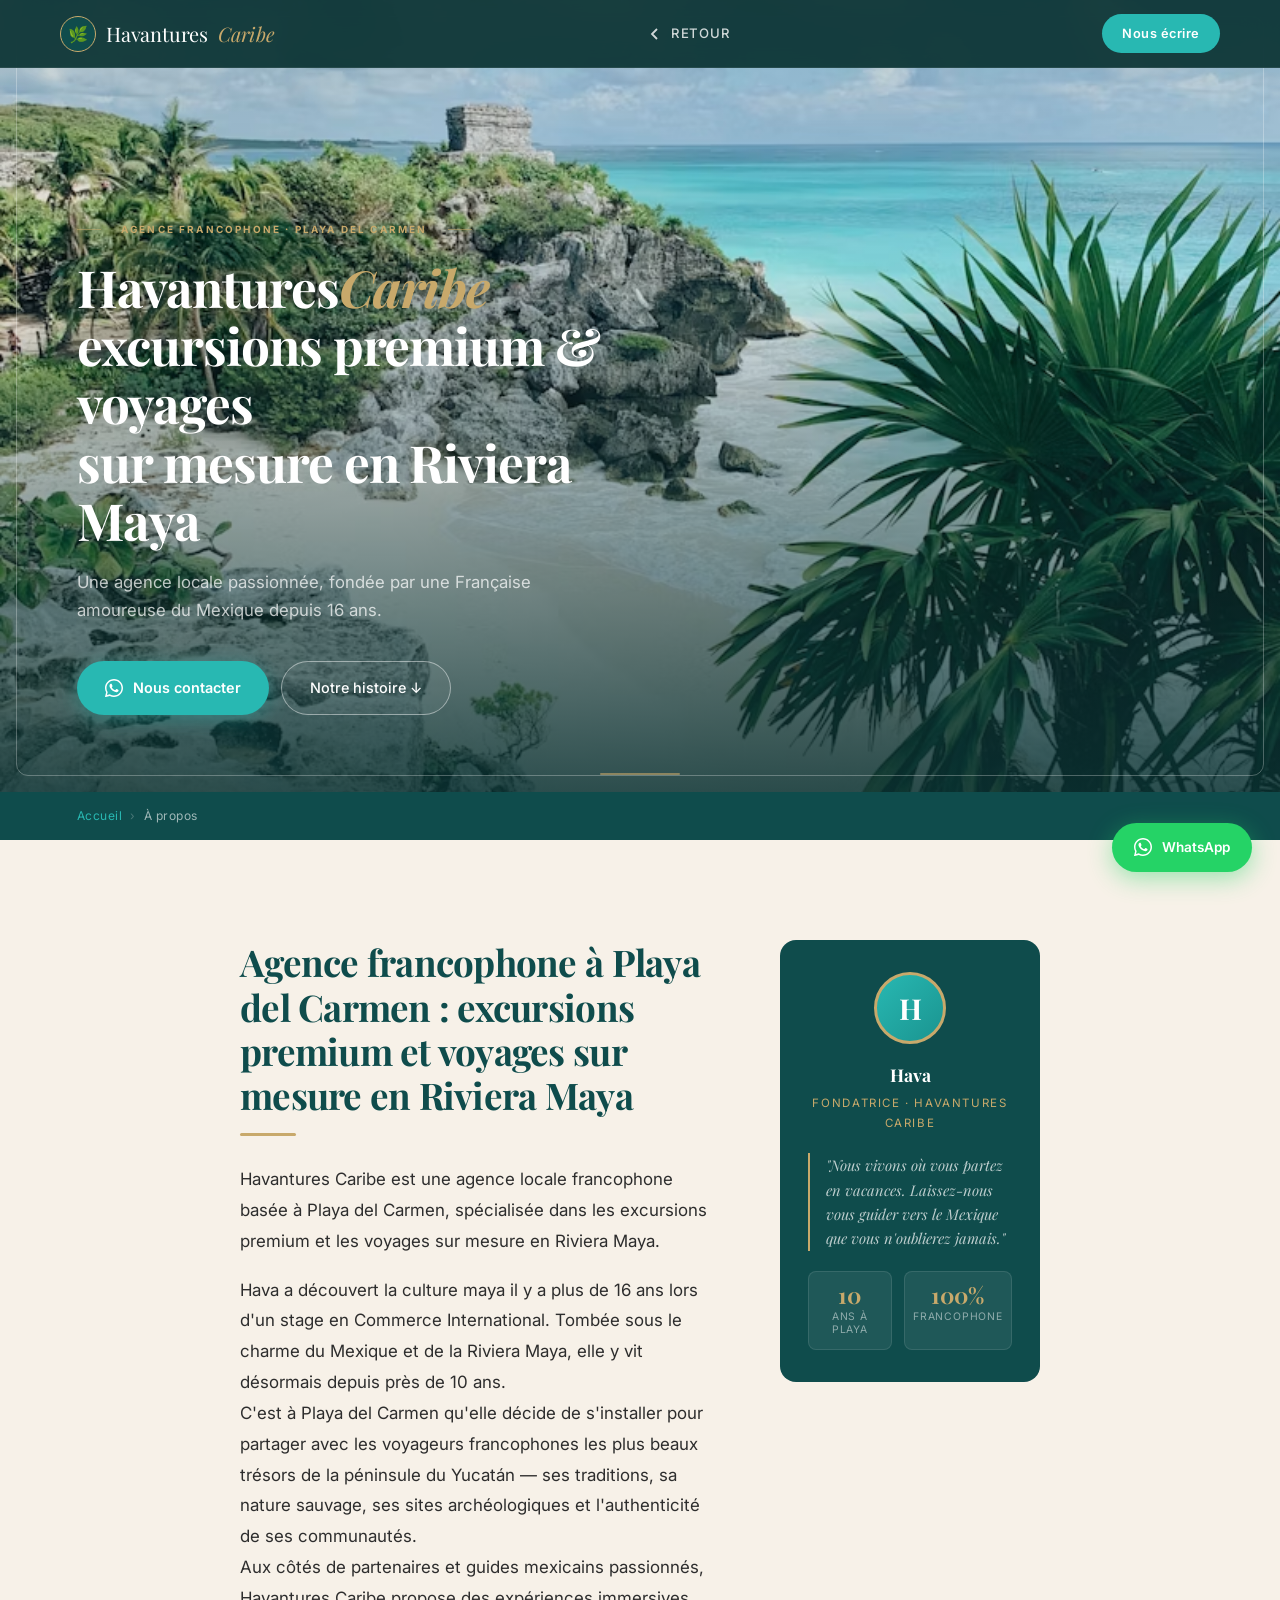
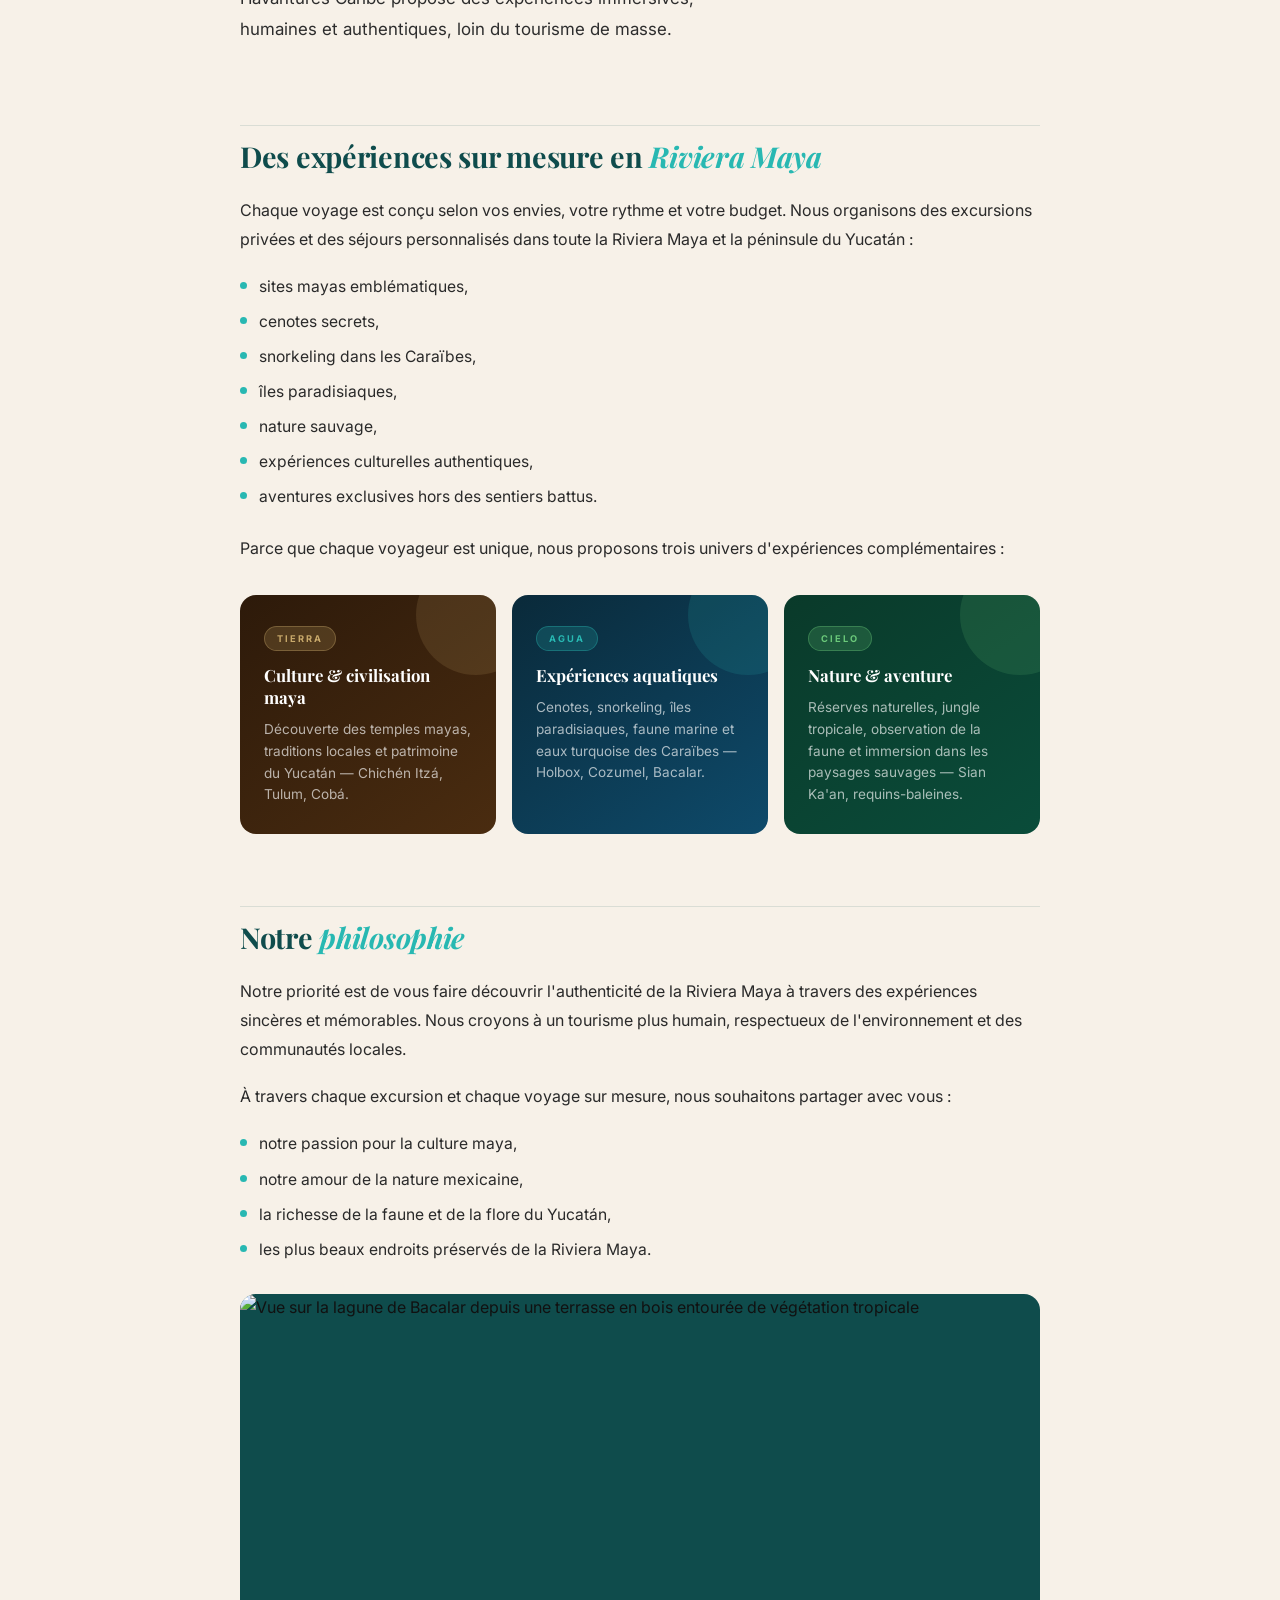
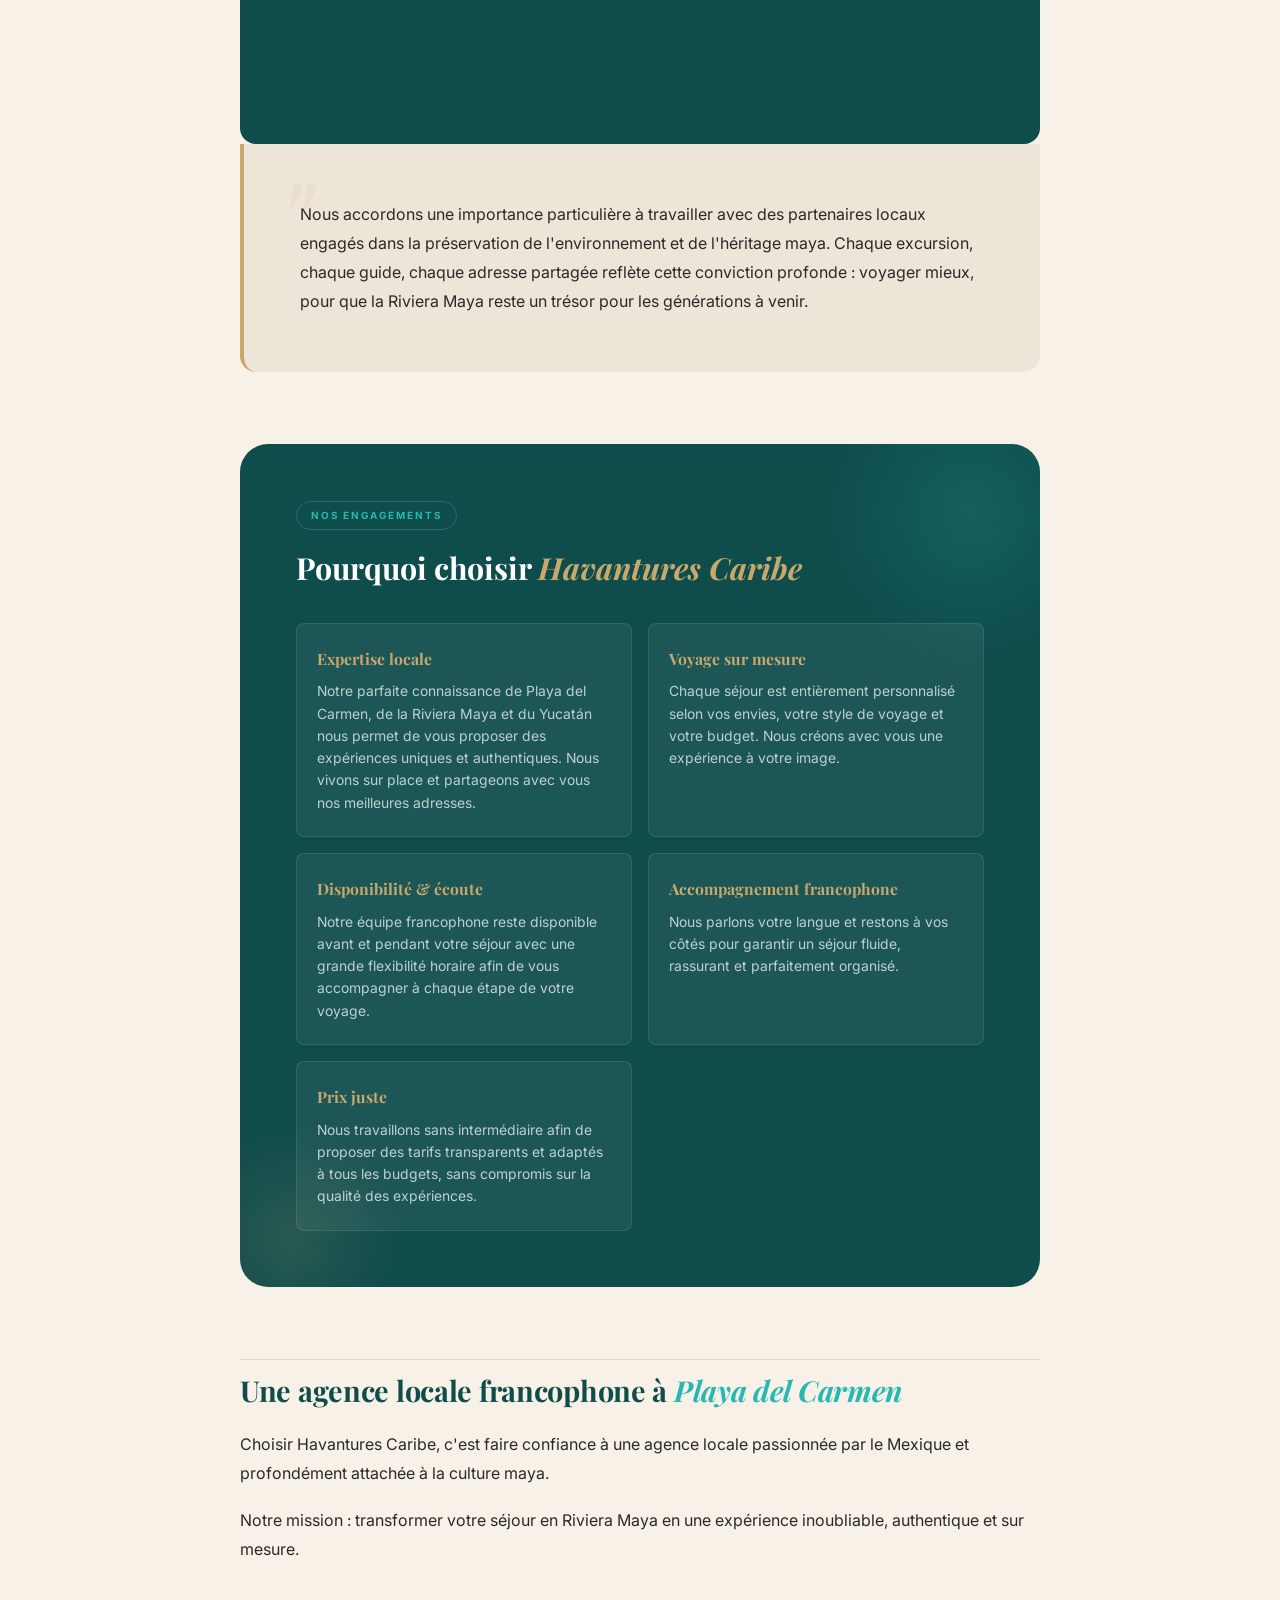
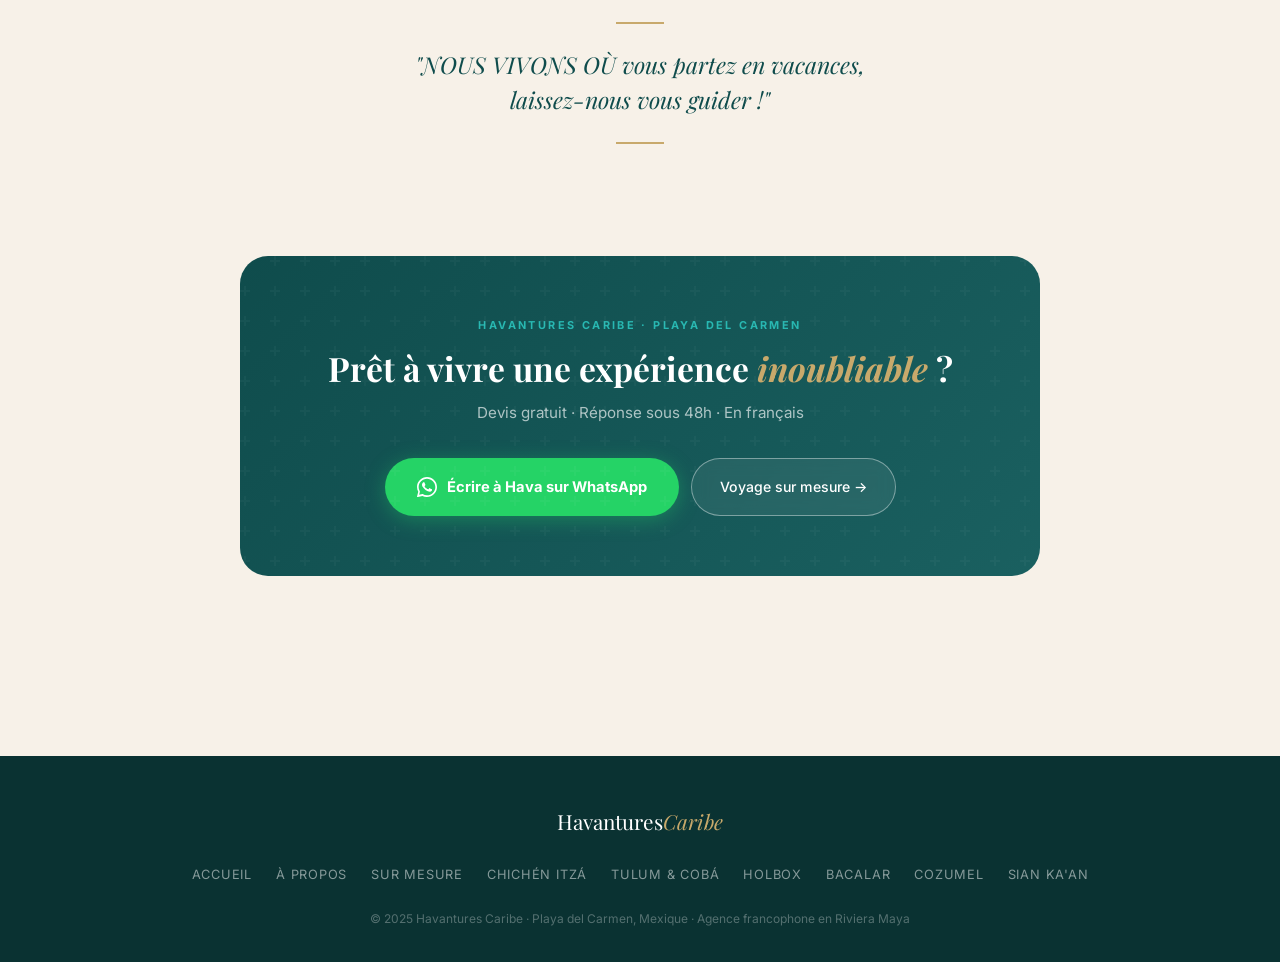
==== commit 4d50d3fa: "Sargasses blog, navbar, liens destinations, corrections a-propos et cenotes - Nouveau blog-sargasses" ====
--- a/a-propos.html
+++ b/a-propos.html
@@ -784,10 +784,10 @@
             Havantures Caribe est une agence locale francophone basée à Playa del Carmen, spécialisée dans les excursions premium et les voyages sur mesure en Riviera Maya.
           </p>
           <p class="article-lead">
-            Fondée par Hava, une Française passionnée par la culture maya depuis près de 16 ans, l'agence est née d'un véritable coup de cœur pour le Mexique, ses traditions, sa nature sauvage et l'authenticité de la péninsule du Yucatán.
+            Hava a découvert la culture maya il y a plus de 16 ans lors d'un stage en Commerce International. Tombée sous le charme du Mexique et de la Riviera Maya, elle y vit désormais depuis près de 10 ans.
           </p>
           <p class="article-lead">
-            Après avoir parcouru le monde et vécu plusieurs années au Mexique, Hava décide de s'installer à Playa del Carmen afin de partager avec les voyageurs francophones les plus beaux trésors de la Riviera Maya.
+            C'est à Playa del Carmen qu'elle décide de s'installer pour partager avec les voyageurs francophones les plus beaux trésors de la péninsule du Yucatán — ses traditions, sa nature sauvage, ses sites archéologiques et l'authenticité de ses communautés.
           </p>
           <p class="article-lead">
             Aux côtés de partenaires et guides mexicains passionnés, Havantures Caribe propose des expériences immersives, humaines et authentiques, loin du tourisme de masse.
@@ -804,8 +804,8 @@
           </blockquote>
           <div class="founder-stat-row">
             <div class="founder-stat">
-              <p class="founder-stat-num">16</p>
-              <p class="founder-stat-label">ans au Mexique</p>
+              <p class="founder-stat-num">10</p>
+              <p class="founder-stat-label">ans à Playa</p>
             </div>
             <div class="founder-stat">
               <p class="founder-stat-num">100%</p>
@@ -880,7 +880,10 @@
         <li>les plus beaux endroits préservés de la Riviera Maya.</li>
       </ul>
 
-      <div class="philosophy-block">
+      <div class="philosophy-photo" style="border-radius:16px;overflow:hidden;margin:32px 0 0;aspect-ratio:16/9;background:var(--teal-dark);">
+        <img src="img/bacalar-lagoon.jpg" alt="Vue sur la lagune de Bacalar depuis une terrasse en bois entourée de végétation tropicale" loading="lazy" style="width:100%;height:100%;object-fit:cover;display:block;"/>
+      </div>
+      <div class="philosophy-block" style="margin-top:0;border-radius:0 0 16px 16px;">
         <p class="article-p">
           Nous accordons une importance particulière à travailler avec des partenaires locaux engagés dans la préservation de l'environnement et de l'héritage maya. Chaque excursion, chaque guide, chaque adresse partagée reflète cette conviction profonde : voyager mieux, pour que la Riviera Maya reste un trésor pour les générations à venir.
         </p>
